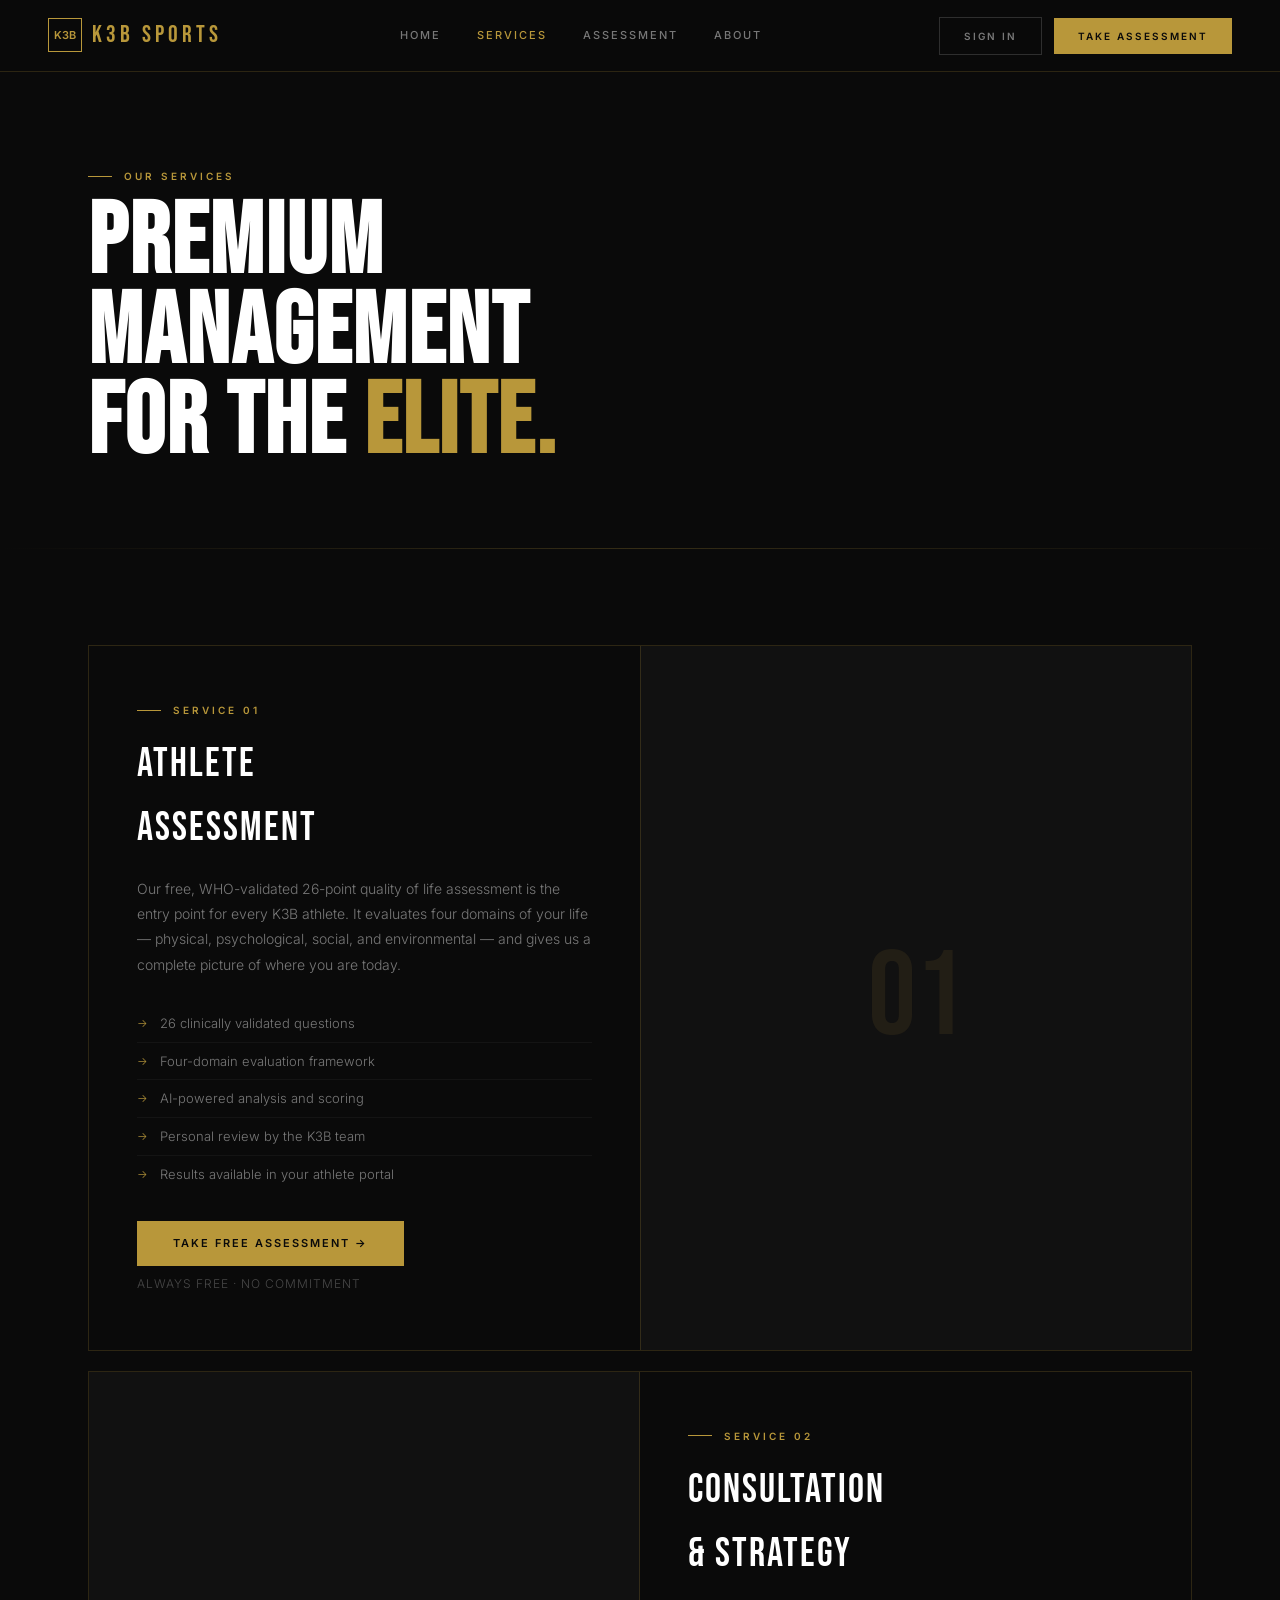
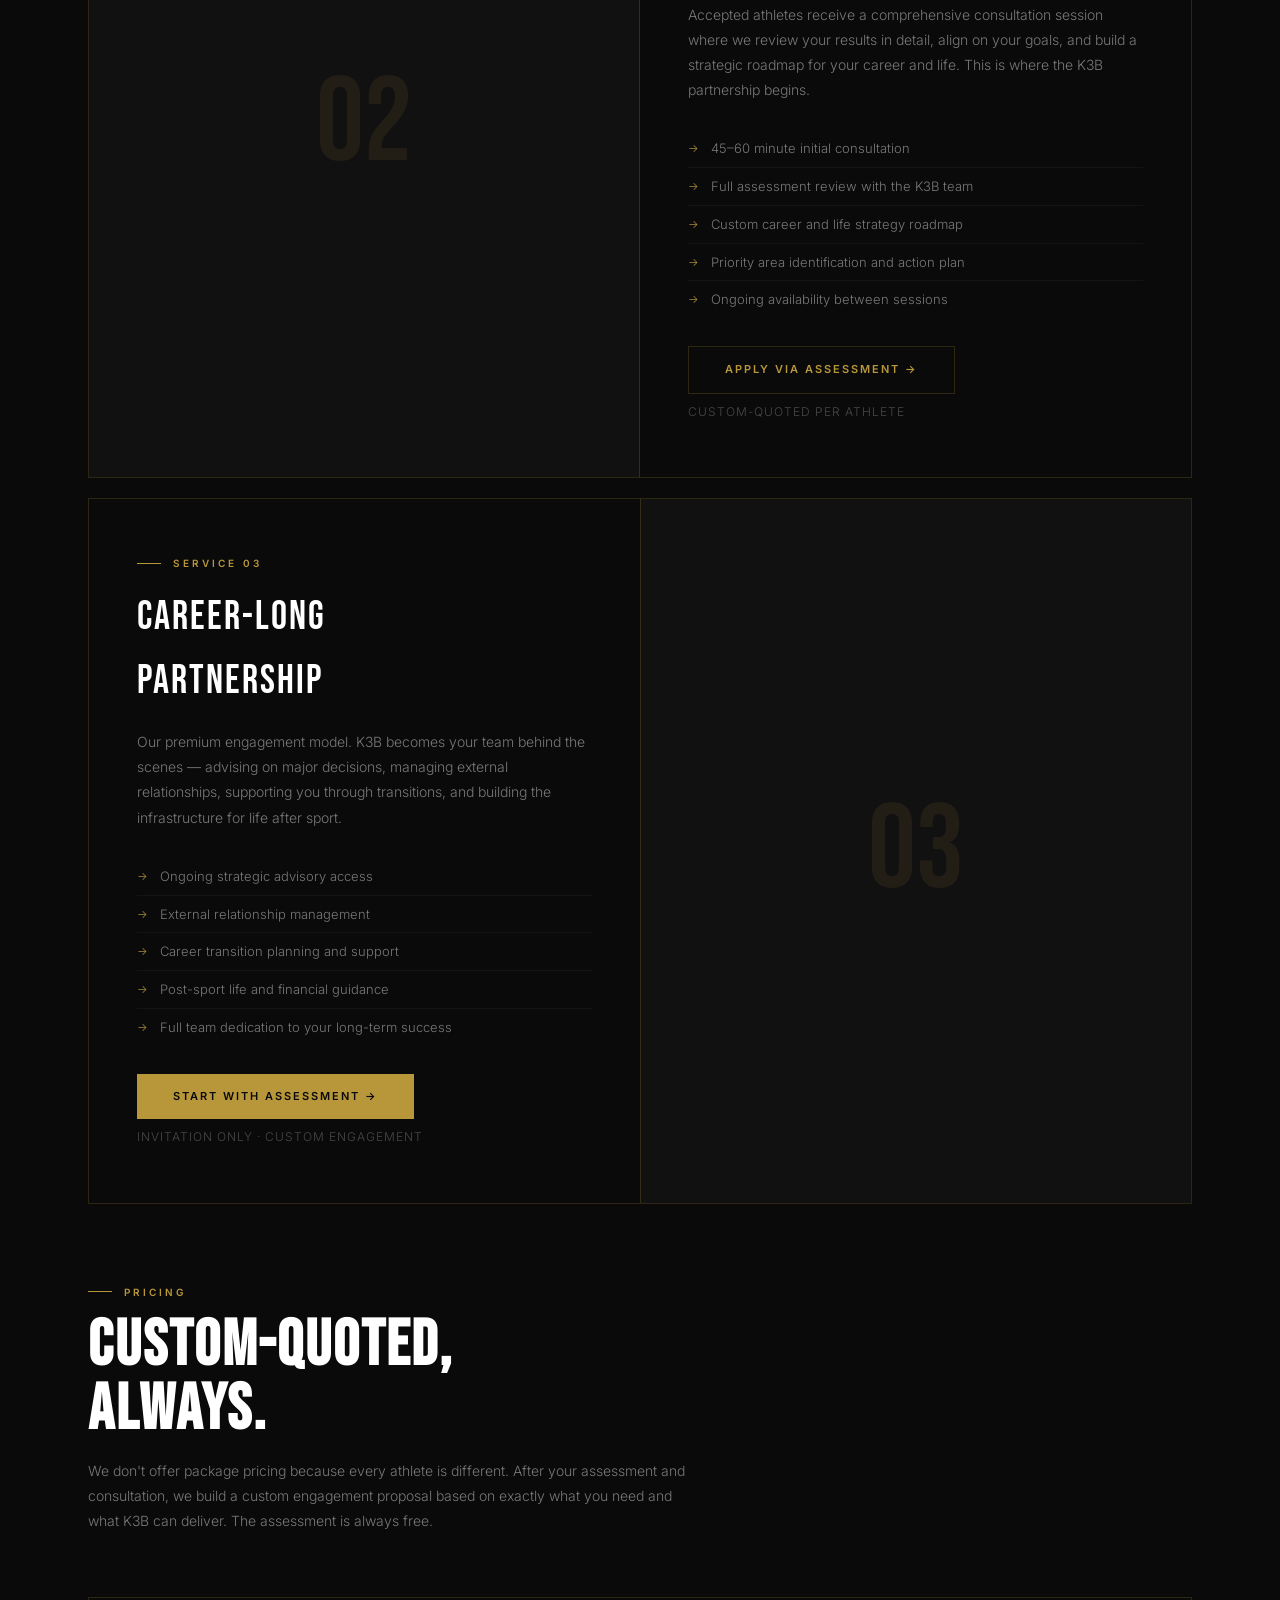
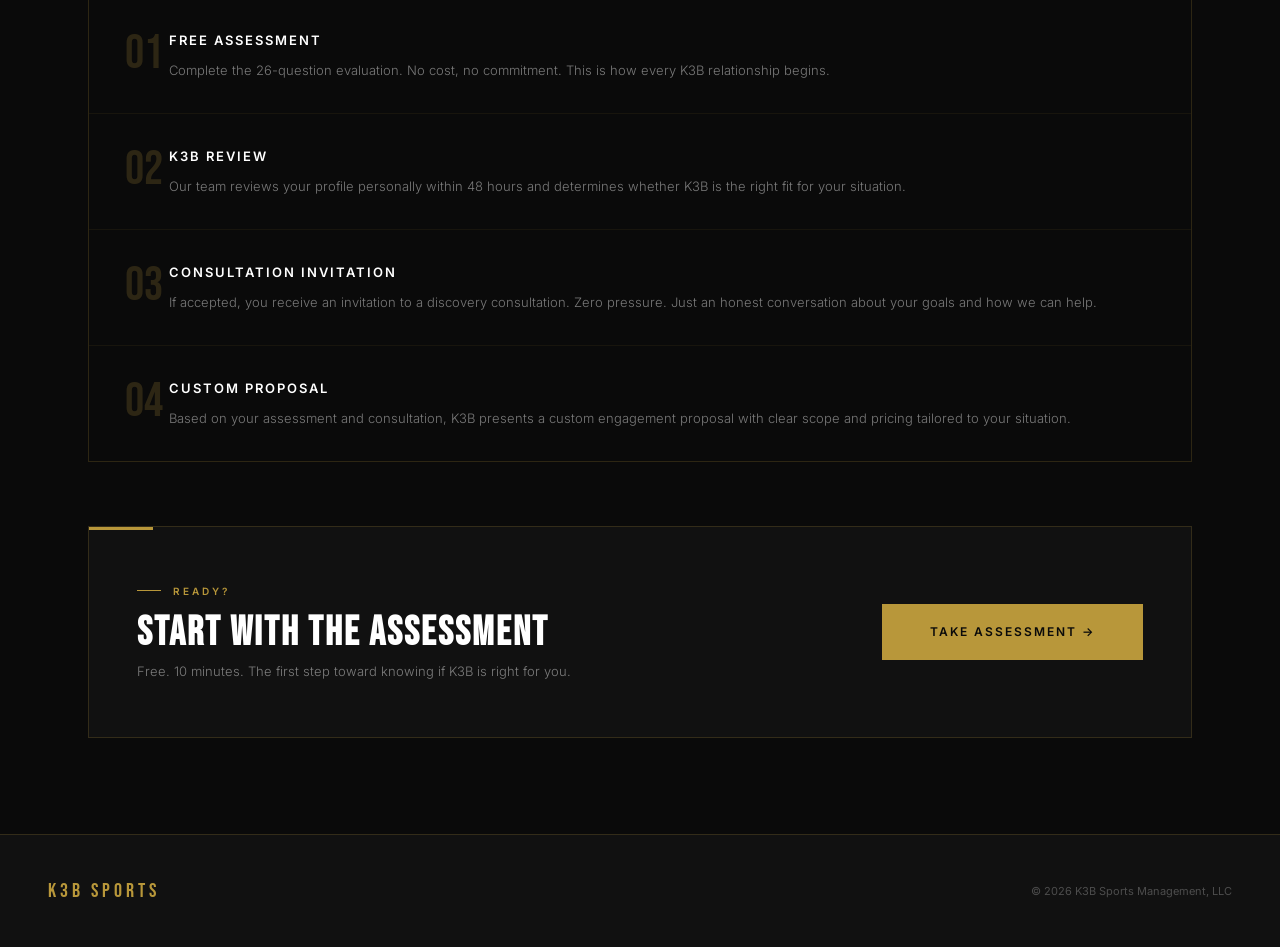
==== pages/services.html @ ee25e4c5 "Add website files" ====
<!DOCTYPE html>
<html lang="en">
<head>
  <meta charset="UTF-8">
  <meta name="viewport" content="width=device-width, initial-scale=1.0">
  <title>Services — K3B Sports Management</title>
  <link rel="stylesheet" href="/css/global.css">
  <style>
    .services-hero { padding: 96px 0 80px; }
    .services-hero h1 { font-family:var(--font-display); font-size:clamp(56px,8vw,100px); letter-spacing:2px; line-height:0.9; }
    .services-hero h1 em { color:var(--gold); font-style:normal; }
    .service-row {
      display:grid; grid-template-columns:1fr 1fr; gap:0;
      border:1px solid var(--border-gold); margin-bottom:20px;
    }
    .service-content { padding:56px 48px; }
    .service-visual {
      background:var(--dark); border-left:1px solid var(--border-gold);
      display:flex; align-items:center; justify-content:center;
      padding:48px;
    }
    .service-big-num {
      font-family:var(--font-display); font-size:120px;
      color:rgba(184,151,58,0.1); line-height:1;
    }
    .service-title {
      font-family:var(--font-display); font-size:40px; letter-spacing:2px;
      color:var(--text); margin-bottom:16px;
    }
    .service-desc {
      font-size:14px; font-weight:300; color:var(--text-muted);
      line-height:1.8; margin-bottom:28px;
    }
    .feature-list { list-style:none; margin-bottom:28px; }
    .feature-list li {
      display:flex; align-items:flex-start; gap:12px;
      font-size:13px; color:var(--text-muted); padding:8px 0;
      border-bottom:1px solid rgba(255,255,255,0.04); font-weight:300;
    }
    .feature-list li:last-child { border-bottom:none; }
    .feature-list li::before { content:'→'; color:var(--gold); font-size:11px; margin-top:2px; flex-shrink:0; }
    .pricing-note {
      font-size:12px; color:var(--text-dim); letter-spacing:1px;
      text-transform:uppercase; margin-top:8px;
    }
    .process-timeline {
      display:flex; flex-direction:column; gap:0;
      border:1px solid var(--border-gold); margin-top:64px;
    }
    .timeline-row {
      display:grid; grid-template-columns:80px 1fr;
      border-bottom:1px solid rgba(184,151,58,0.08);
      padding:32px 36px 32px 0;
    }
    .timeline-row:last-child { border-bottom:none; }
    .timeline-num {
      font-family:var(--font-display); font-size:48px;
      color:rgba(184,151,58,0.2); line-height:1; padding-left:36px;
    }
    .timeline-content-title {
      font-size:13px; font-weight:600; letter-spacing:2px;
      text-transform:uppercase; color:var(--text); margin-bottom:8px;
    }
    .timeline-content-desc {
      font-size:13px; font-weight:300; color:var(--text-muted); line-height:1.7;
    }
    .cta-row {
      background:var(--dark); border:1px solid var(--border-gold);
      padding:56px 48px; margin-top:64px;
      display:flex; align-items:center; justify-content:space-between;
      position:relative;
    }
    .cta-row::before {
      content:''; position:absolute; top:0; left:0;
      width:64px; height:3px; background:var(--gold);
    }
  </style>
</head>
<body>
<nav class="nav">
  <a href="/index.html" class="nav-logo"><div class="nav-logo-mark">K3B</div>K3B SPORTS</a>
  <div class="nav-links">
    <a href="/index.html">Home</a>
    <a href="/pages/services.html" class="active">Services</a>
    <a href="/pages/assessment.html">Assessment</a>
    <a href="/pages/about.html">About</a>
  </div>
  <div class="nav-actions" id="navActions">
    <a href="/athlete/login.html" class="btn btn-outline btn-sm">Sign In</a>
    <a href="/pages/assessment.html" class="btn btn-gold btn-sm">Take Assessment</a>
  </div>
</nav>

<section class="services-hero">
  <div class="container">
    <div class="section-tag">Our Services</div>
    <h1>Premium<br>Management<br>for the <em>Elite.</em></h1>
  </div>
</section>

<div class="divider-gold"></div>

<section class="section">
  <div class="container">
    <div class="service-row">
      <div class="service-content">
        <div class="section-tag">Service 01</div>
        <div class="service-title">Athlete<br>Assessment</div>
        <p class="service-desc">Our free, WHO-validated 26-point quality of life assessment is the entry point for every K3B athlete. It evaluates four domains of your life — physical, psychological, social, and environmental — and gives us a complete picture of where you are today.</p>
        <ul class="feature-list">
          <li>26 clinically validated questions</li>
          <li>Four-domain evaluation framework</li>
          <li>AI-powered analysis and scoring</li>
          <li>Personal review by the K3B team</li>
          <li>Results available in your athlete portal</li>
        </ul>
        <a href="/pages/assessment.html" class="btn btn-gold">Take Free Assessment →</a>
        <p class="pricing-note">Always free · No commitment</p>
      </div>
      <div class="service-visual"><div class="service-big-num">01</div></div>
    </div>

    <div class="service-row">
      <div class="service-visual" style="border-left:none; border-right:1px solid var(--border-gold);">
        <div class="service-big-num">02</div>
      </div>
      <div class="service-content">
        <div class="section-tag">Service 02</div>
        <div class="service-title">Consultation<br>& Strategy</div>
        <p class="service-desc">Accepted athletes receive a comprehensive consultation session where we review your results in detail, align on your goals, and build a strategic roadmap for your career and life. This is where the K3B partnership begins.</p>
        <ul class="feature-list">
          <li>45–60 minute initial consultation</li>
          <li>Full assessment review with the K3B team</li>
          <li>Custom career and life strategy roadmap</li>
          <li>Priority area identification and action plan</li>
          <li>Ongoing availability between sessions</li>
        </ul>
        <a href="/pages/assessment.html" class="btn btn-ghost">Apply via Assessment →</a>
        <p class="pricing-note">Custom-quoted per athlete</p>
      </div>
    </div>

    <div class="service-row">
      <div class="service-content">
        <div class="section-tag">Service 03</div>
        <div class="service-title">Career-Long<br>Partnership</div>
        <p class="service-desc">Our premium engagement model. K3B becomes your team behind the scenes — advising on major decisions, managing external relationships, supporting you through transitions, and building the infrastructure for life after sport.</p>
        <ul class="feature-list">
          <li>Ongoing strategic advisory access</li>
          <li>External relationship management</li>
          <li>Career transition planning and support</li>
          <li>Post-sport life and financial guidance</li>
          <li>Full team dedication to your long-term success</li>
        </ul>
        <a href="/pages/assessment.html" class="btn btn-gold">Start with Assessment →</a>
        <p class="pricing-note">Invitation only · Custom engagement</p>
      </div>
      <div class="service-visual"><div class="service-big-num">03</div></div>
    </div>

    <div class="section-tag" style="margin-top:80px;">Pricing</div>
    <h2 class="section-title">Custom-Quoted,<br>Always.</h2>
    <p class="section-desc" style="max-width:600px;">We don't offer package pricing because every athlete is different. After your assessment and consultation, we build a custom engagement proposal based on exactly what you need and what K3B can deliver. The assessment is always free.</p>

    <div class="process-timeline">
      <div class="timeline-row">
        <div class="timeline-num">01</div>
        <div>
          <div class="timeline-content-title">Free Assessment</div>
          <p class="timeline-content-desc">Complete the 26-question evaluation. No cost, no commitment. This is how every K3B relationship begins.</p>
        </div>
      </div>
      <div class="timeline-row">
        <div class="timeline-num">02</div>
        <div>
          <div class="timeline-content-title">K3B Review</div>
          <p class="timeline-content-desc">Our team reviews your profile personally within 48 hours and determines whether K3B is the right fit for your situation.</p>
        </div>
      </div>
      <div class="timeline-row">
        <div class="timeline-num">03</div>
        <div>
          <div class="timeline-content-title">Consultation Invitation</div>
          <p class="timeline-content-desc">If accepted, you receive an invitation to a discovery consultation. Zero pressure. Just an honest conversation about your goals and how we can help.</p>
        </div>
      </div>
      <div class="timeline-row">
        <div class="timeline-num">04</div>
        <div>
          <div class="timeline-content-title">Custom Proposal</div>
          <p class="timeline-content-desc">Based on your assessment and consultation, K3B presents a custom engagement proposal with clear scope and pricing tailored to your situation.</p>
        </div>
      </div>
    </div>

    <div class="cta-row">
      <div>
        <div class="section-tag">Ready?</div>
        <h3 style="font-family:var(--font-display); font-size:40px; letter-spacing:2px; margin-bottom:8px;">Start with the Assessment</h3>
        <p style="font-size:13px; color:var(--text-muted);">Free. 10 minutes. The first step toward knowing if K3B is right for you.</p>
      </div>
      <a href="/pages/assessment.html" class="btn btn-gold btn-lg">Take Assessment →</a>
    </div>
  </div>
</section>

<footer style="background:var(--dark); padding:40px 48px; border-top:1px solid var(--border-gold); display:flex; justify-content:space-between; align-items:center;">
  <a href="/index.html" style="font-family:var(--font-display); font-size:20px; letter-spacing:4px; color:var(--gold);">K3B Sports</a>
  <span style="font-size:11px; color:var(--text-dim);">© 2026 K3B Sports Management, LLC</span>
</footer>

<script src="/js/k3b.js"></script>
<script>
  const user = K3B.auth.getUser();
  if (user) {
    document.getElementById('navActions').innerHTML = `
      <a href="/athlete/portal.html" class="btn btn-outline btn-sm">My Portal</a>
    `;
  }
</script>
</body>
</html>
---- css/global.css ----
@import url('https://fonts.googleapis.com/css2?family=Bebas+Neue&family=Inter:wght@300;400;500;600&display=swap');

*, *::before, *::after { margin: 0; padding: 0; box-sizing: border-box; }

:root {
  --gold: #B8973A;
  --gold-light: #D4AF55;
  --gold-pale: #E8D080;
  --gold-dim: rgba(184,151,58,0.15);
  --black: #0A0A0A;
  --dark: #111111;
  --dark2: #171717;
  --dark3: #1E1E1E;
  --border: rgba(255,255,255,0.07);
  --border-gold: rgba(184,151,58,0.2);
  --text: #FFFFFF;
  --text-muted: rgba(255,255,255,0.45);
  --text-dim: rgba(255,255,255,0.25);
  --success: #4CAF50;
  --warning: #FF9800;
  --danger: #F44336;
  --font-display: 'Bebas Neue', sans-serif;
  --font-body: 'Inter', sans-serif;
  --radius: 2px;
  --transition: 0.2s ease;
}

html { scroll-behavior: smooth; }

body {
  background: var(--black);
  color: var(--text);
  font-family: var(--font-body);
  font-size: 15px;
  line-height: 1.6;
  -webkit-font-smoothing: antialiased;
  overflow-x: hidden;
}

/* ── Typography ── */
h1, h2, h3, h4 { font-family: var(--font-display); letter-spacing: 2px; line-height: 1; }
p { font-weight: 300; }
a { text-decoration: none; color: inherit; }

.display { font-family: var(--font-display); }
.gold { color: var(--gold); }
.muted { color: var(--text-muted); }
.dim { color: var(--text-dim); }
.uppercase { text-transform: uppercase; letter-spacing: 2px; }

/* ── Layout ── */
.container { max-width: 1200px; margin: 0 auto; padding: 0 48px; }
.container-sm { max-width: 800px; margin: 0 auto; padding: 0 48px; }
.section { padding: 96px 0; }
.section-sm { padding: 64px 0; }

/* ── Section Headers ── */
.section-tag {
  font-size: 10px; font-weight: 600; letter-spacing: 3px;
  text-transform: uppercase; color: var(--gold);
  display: flex; align-items: center; gap: 12px;
  margin-bottom: 14px;
}
.section-tag::before {
  content: ''; display: block;
  width: 24px; height: 1px; background: var(--gold);
}
.section-title {
  font-family: var(--font-display);
  font-size: clamp(40px, 5vw, 68px);
  letter-spacing: 2px; color: var(--text);
  margin-bottom: 16px;
}
.section-desc {
  font-size: 14px; font-weight: 300; color: var(--text-muted);
  line-height: 1.8; max-width: 520px;
}

/* ── Buttons ── */
.btn {
  display: inline-flex; align-items: center; gap: 8px;
  font-family: var(--font-body); font-weight: 600;
  font-size: 11px; letter-spacing: 2px; text-transform: uppercase;
  padding: 14px 36px; cursor: pointer; border: none;
  transition: all var(--transition); text-decoration: none;
}
.btn-gold {
  background: var(--gold); color: var(--black);
}
.btn-gold:hover { background: var(--gold-light); transform: translateY(-1px); }

.btn-outline {
  background: transparent; color: var(--text-muted);
  border: 1px solid rgba(255,255,255,0.15);
}
.btn-outline:hover { border-color: var(--gold); color: var(--gold); }

.btn-ghost {
  background: transparent; color: var(--gold);
  border: 1px solid var(--border-gold);
}
.btn-ghost:hover { background: var(--gold-dim); }

.btn-full { width: 100%; justify-content: center; }
.btn-lg { padding: 18px 48px; font-size: 12px; }
.btn-sm { padding: 10px 24px; font-size: 10px; }

/* ── Cards ── */
.card {
  background: var(--dark);
  border: 1px solid var(--border);
  padding: 32px;
}
.card-gold {
  background: var(--dark);
  border: 1px solid var(--border-gold);
  padding: 40px;
  position: relative;
}
.card-gold::before {
  content: ''; position: absolute; top: 0; left: 0;
  width: 48px; height: 3px; background: var(--gold);
}

/* ── Badges ── */
.badge {
  display: inline-flex; align-items: center; gap: 6px;
  font-size: 10px; font-weight: 600; letter-spacing: 2px;
  text-transform: uppercase; padding: 5px 12px;
  border: 1px solid;
}
.badge-gold { color: var(--gold); border-color: var(--border-gold); background: var(--gold-dim); }
.badge-success { color: var(--success); border-color: rgba(76,175,80,0.3); background: rgba(76,175,80,0.08); }
.badge-warning { color: var(--warning); border-color: rgba(255,152,0,0.3); background: rgba(255,152,0,0.08); }
.badge-danger { color: var(--danger); border-color: rgba(244,67,54,0.3); background: rgba(244,67,54,0.08); }
.badge-neutral { color: var(--text-muted); border-color: var(--border); background: rgba(255,255,255,0.04); }

/* ── Forms ── */
.form-group { margin-bottom: 20px; }
.form-label {
  display: block; font-size: 10px; font-weight: 600;
  letter-spacing: 2px; text-transform: uppercase;
  color: var(--text-dim); margin-bottom: 8px;
}
.form-input, .form-select, .form-textarea {
  width: 100%; background: var(--dark2);
  border: 1px solid var(--border); color: var(--text);
  font-family: var(--font-body); font-size: 14px; font-weight: 300;
  padding: 13px 16px; outline: none;
  transition: border-color var(--transition);
  border-radius: var(--radius);
}
.form-input:focus, .form-select:focus, .form-textarea:focus {
  border-color: var(--gold);
}
.form-input::placeholder, .form-textarea::placeholder {
  color: rgba(255,255,255,0.18);
}
.form-select { appearance: none; cursor: pointer; }
.form-select option { background: var(--dark2); }
.form-textarea { resize: vertical; min-height: 100px; line-height: 1.6; }
.form-row { display: grid; grid-template-columns: 1fr 1fr; gap: 16px; }
.form-error {
  font-size: 11px; color: var(--danger);
  margin-top: 6px; display: none;
}
.form-error.show { display: block; }

/* ── Nav ── */
.nav {
  position: sticky; top: 0; z-index: 200;
  display: flex; align-items: center; justify-content: space-between;
  height: 72px; padding: 0 48px;
  background: rgba(10,10,10,0.96);
  backdrop-filter: blur(12px);
  border-bottom: 1px solid var(--border-gold);
}
.nav-logo {
  font-family: var(--font-display); font-size: 24px;
  letter-spacing: 4px; color: var(--gold);
  display: flex; align-items: center; gap: 10px;
}
.nav-logo-mark {
  width: 34px; height: 34px;
  border: 1.5px solid var(--gold);
  display: flex; align-items: center; justify-content: center;
  font-family: var(--font-body); font-size: 11px;
  font-weight: 600; letter-spacing: 0; color: var(--gold);
}
.nav-links { display: flex; align-items: center; gap: 36px; }
.nav-links a {
  font-size: 11px; font-weight: 500; letter-spacing: 2px;
  text-transform: uppercase; color: var(--text-muted);
  transition: color var(--transition);
}
.nav-links a:hover, .nav-links a.active { color: var(--gold); }
.nav-actions { display: flex; align-items: center; gap: 12px; }

/* ── Dividers ── */
.divider { height: 1px; background: var(--border); margin: 0; }
.divider-gold {
  height: 1px;
  background: linear-gradient(90deg, transparent, var(--gold), transparent);
  opacity: 0.25;
}

/* ── Marquee ── */
.marquee-bar { background: var(--gold); padding: 13px 0; overflow: hidden; white-space: nowrap; }
.marquee-inner {
  display: inline-block;
  animation: marquee 25s linear infinite;
  font-size: 10px; font-weight: 700; letter-spacing: 3px;
  text-transform: uppercase; color: var(--black);
}
@keyframes marquee { 0% { transform: translateX(0); } 100% { transform: translateX(-50%); } }

/* ── Misc ── */
.gold-line { width: 32px; height: 2px; background: var(--gold); }
.overlay-dark { background: rgba(0,0,0,0.6); }

/* ── Responsive ── */
@media (max-width: 768px) {
  .container, .container-sm { padding: 0 24px; }
  .nav { padding: 0 24px; }
  .nav-links { display: none; }
  .form-row { grid-template-columns: 1fr; }
  .section { padding: 64px 0; }
}

/* ── Scrollbar ── */
::-webkit-scrollbar { width: 6px; }
::-webkit-scrollbar-track { background: var(--black); }
::-webkit-scrollbar-thumb { background: rgba(184,151,58,0.3); border-radius: 3px; }
::-webkit-scrollbar-thumb:hover { background: var(--gold); }

/* ── Loading spinner ── */
.spinner {
  width: 40px; height: 40px;
  border: 2px solid rgba(184,151,58,0.15);
  border-top-color: var(--gold);
  border-radius: 50%;
  animation: spin 0.9s linear infinite;
}
@keyframes spin { to { transform: rotate(360deg); } }

/* ── Page transitions ── */
.page-enter { animation: fadeUp 0.4s ease forwards; }
@keyframes fadeUp {
  from { opacity: 0; transform: translateY(16px); }
  to { opacity: 1; transform: translateY(0); }
}
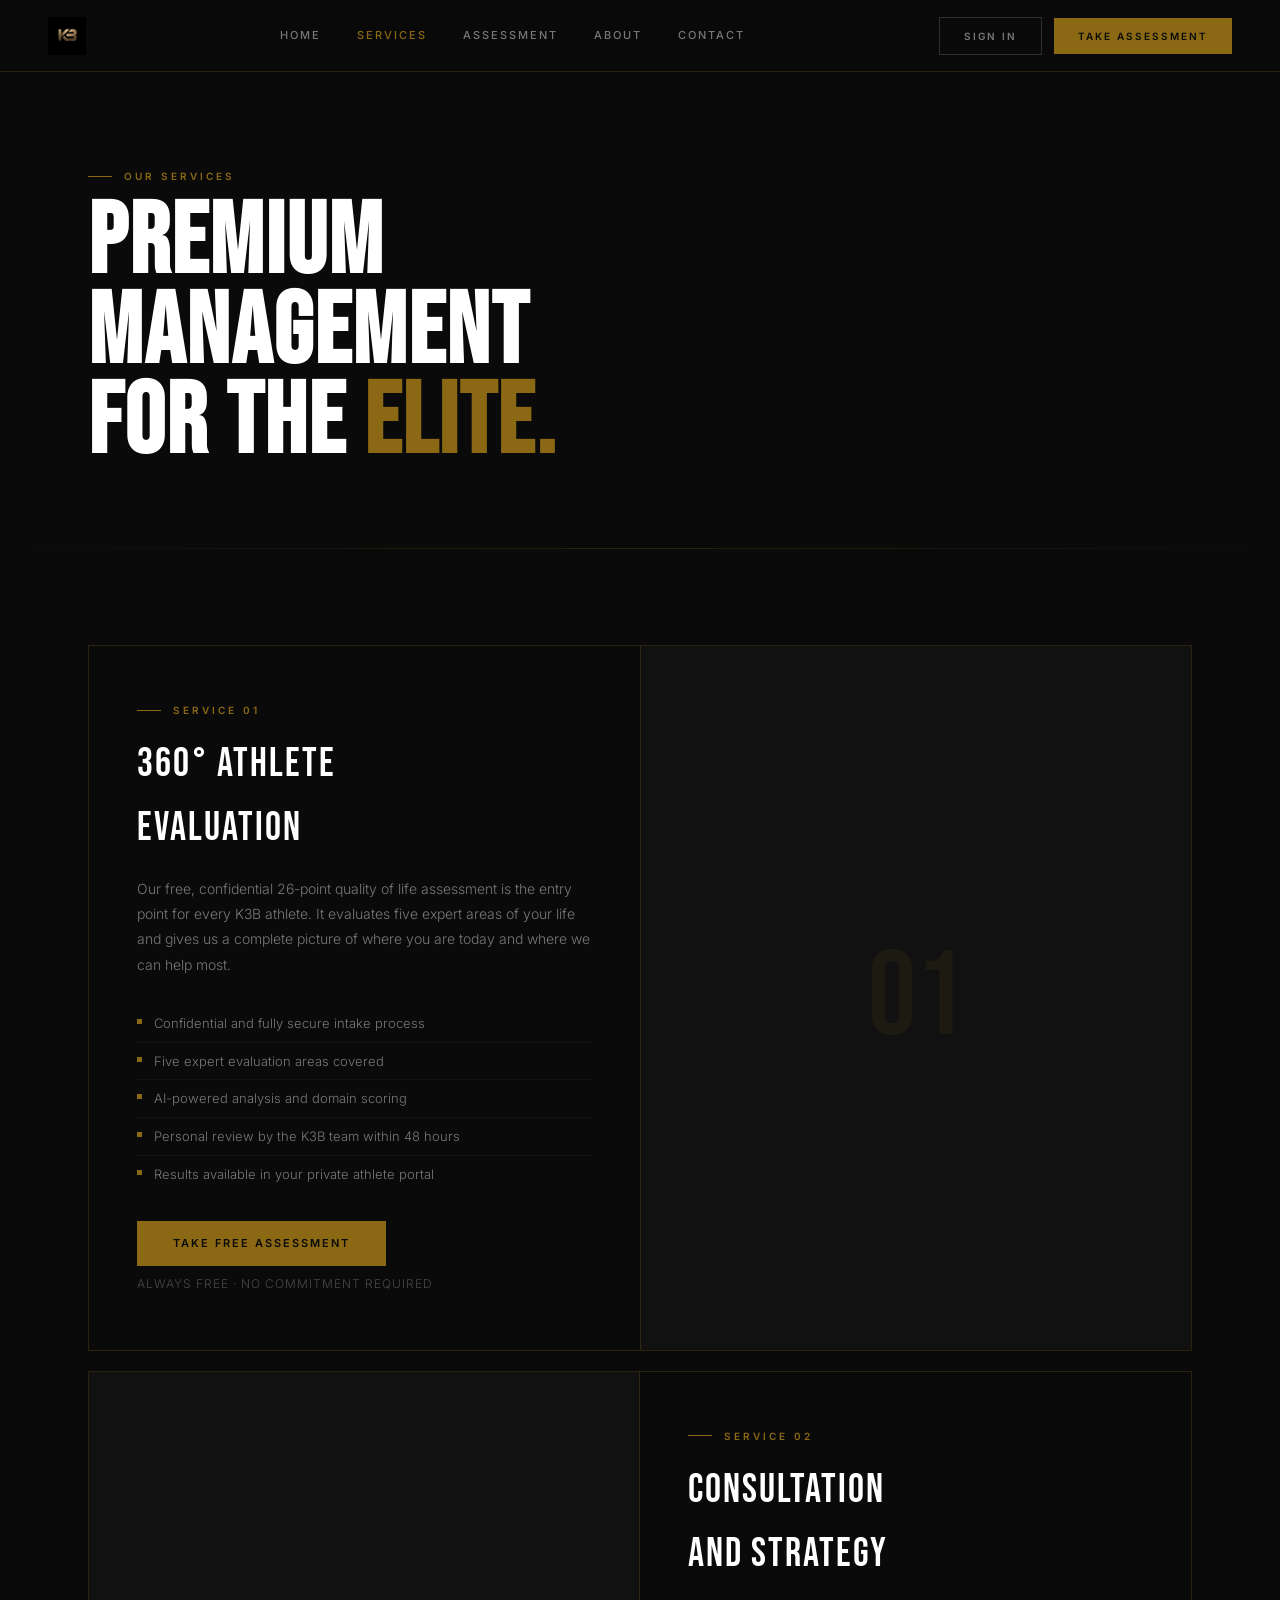
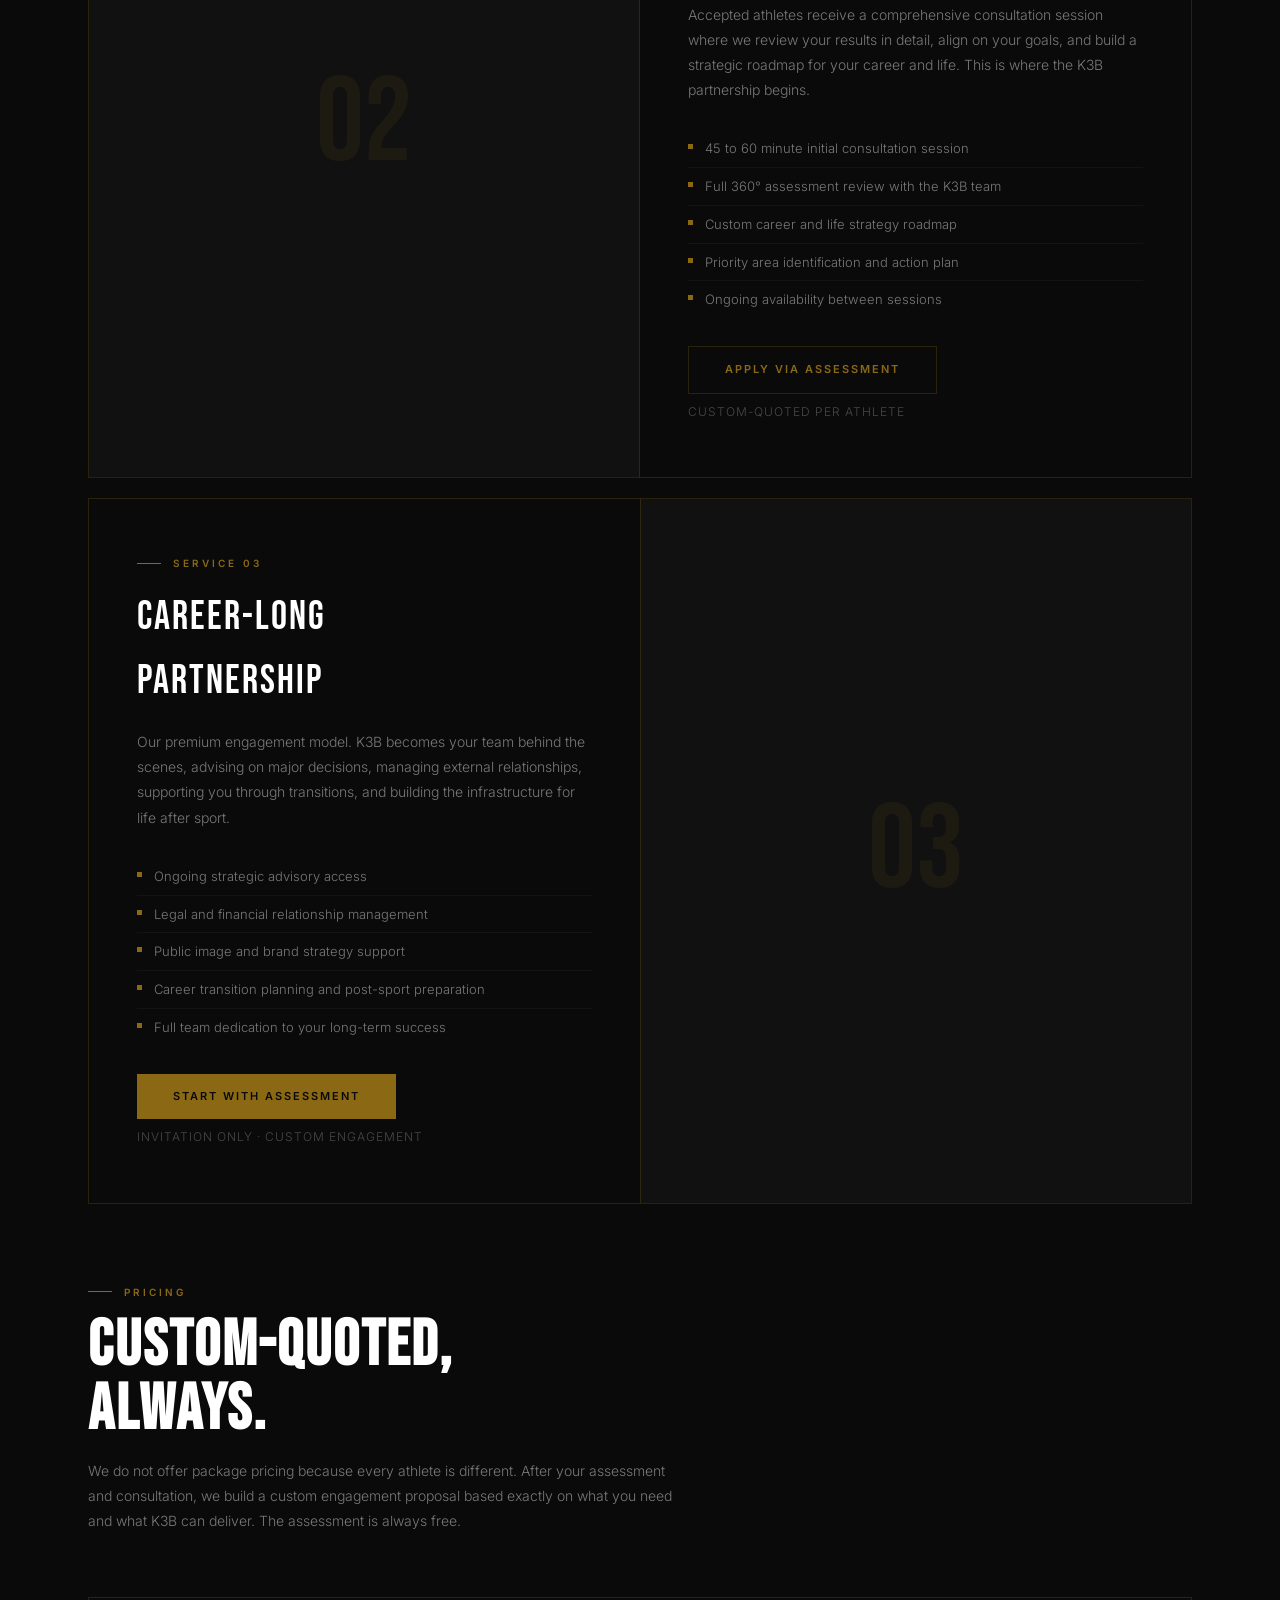
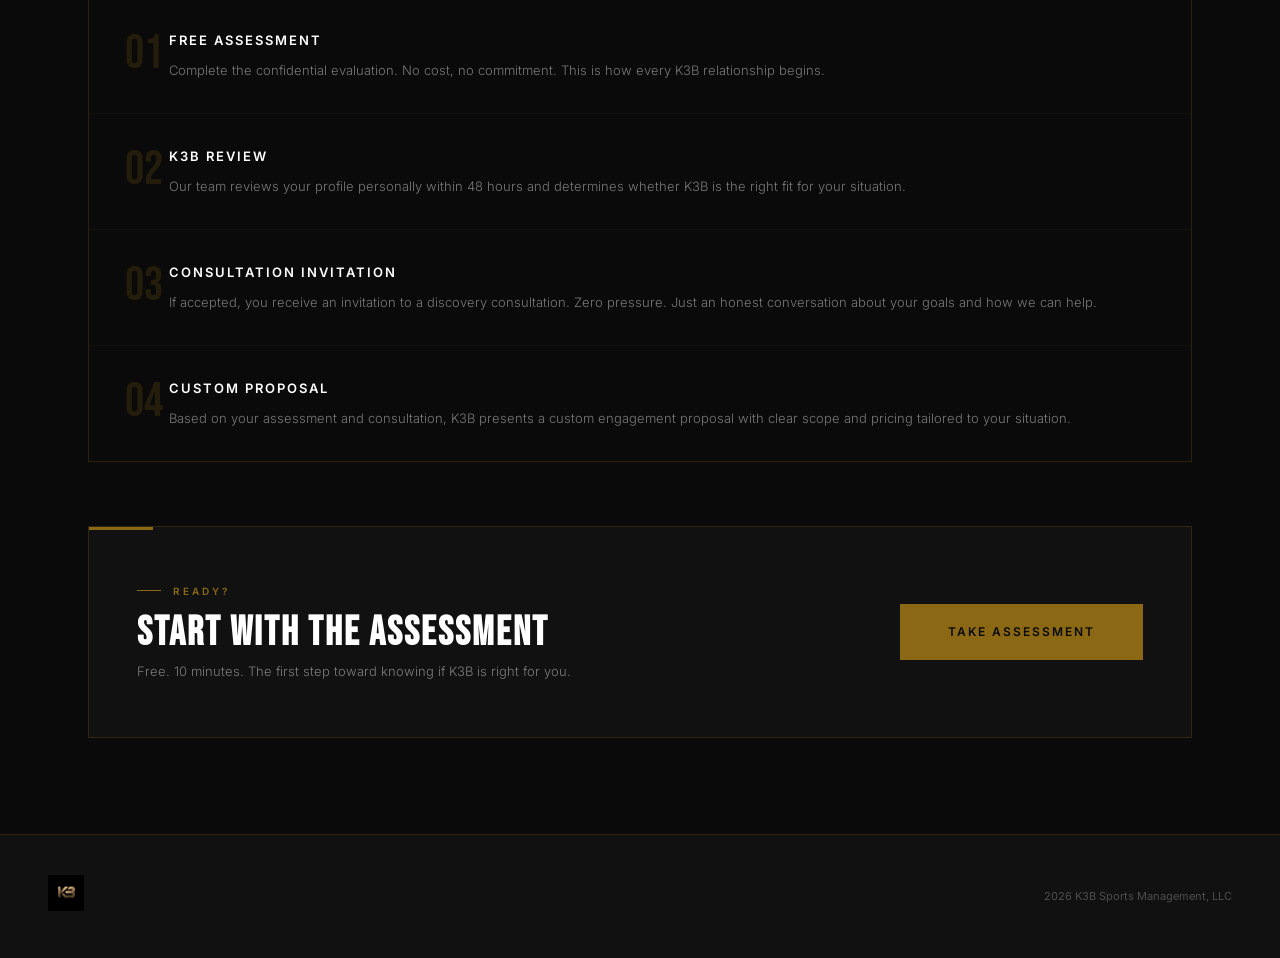
==== commit f486016b: "Update services.html" ====
--- a/pages/services.html
+++ b/pages/services.html
@@ -6,84 +6,43 @@
   <title>Services — K3B Sports Management</title>
   <link rel="stylesheet" href="/css/global.css">
   <style>
+    :root { --gold: #8B6914; --gold-light: #A07D1C; --gold-pale: #C4A44A; --border-gold: rgba(139,105,20,0.25); --gold-dim: rgba(139,105,20,0.1); }
     .services-hero { padding: 96px 0 80px; }
     .services-hero h1 { font-family:var(--font-display); font-size:clamp(56px,8vw,100px); letter-spacing:2px; line-height:0.9; }
     .services-hero h1 em { color:var(--gold); font-style:normal; }
-    .service-row {
-      display:grid; grid-template-columns:1fr 1fr; gap:0;
-      border:1px solid var(--border-gold); margin-bottom:20px;
-    }
+    .service-row { display:grid; grid-template-columns:1fr 1fr; gap:0; border:1px solid var(--border-gold); margin-bottom:20px; }
     .service-content { padding:56px 48px; }
-    .service-visual {
-      background:var(--dark); border-left:1px solid var(--border-gold);
-      display:flex; align-items:center; justify-content:center;
-      padding:48px;
-    }
-    .service-big-num {
-      font-family:var(--font-display); font-size:120px;
-      color:rgba(184,151,58,0.1); line-height:1;
-    }
-    .service-title {
-      font-family:var(--font-display); font-size:40px; letter-spacing:2px;
-      color:var(--text); margin-bottom:16px;
-    }
-    .service-desc {
-      font-size:14px; font-weight:300; color:var(--text-muted);
-      line-height:1.8; margin-bottom:28px;
-    }
+    .service-visual { background:var(--dark); border-left:1px solid var(--border-gold); display:flex; align-items:center; justify-content:center; padding:48px; }
+    .service-big-num { font-family:var(--font-display); font-size:120px; color:rgba(139,105,20,0.1); line-height:1; }
+    .service-title { font-family:var(--font-display); font-size:40px; letter-spacing:2px; color:var(--text); margin-bottom:16px; }
+    .service-desc { font-size:14px; font-weight:300; color:var(--text-muted); line-height:1.8; margin-bottom:28px; }
     .feature-list { list-style:none; margin-bottom:28px; }
-    .feature-list li {
-      display:flex; align-items:flex-start; gap:12px;
-      font-size:13px; color:var(--text-muted); padding:8px 0;
-      border-bottom:1px solid rgba(255,255,255,0.04); font-weight:300;
-    }
+    .feature-list li { display:flex; align-items:flex-start; gap:12px; font-size:13px; color:var(--text-muted); padding:8px 0; border-bottom:1px solid rgba(255,255,255,0.04); font-weight:300; }
     .feature-list li:last-child { border-bottom:none; }
-    .feature-list li::before { content:'→'; color:var(--gold); font-size:11px; margin-top:2px; flex-shrink:0; }
-    .pricing-note {
-      font-size:12px; color:var(--text-dim); letter-spacing:1px;
-      text-transform:uppercase; margin-top:8px;
-    }
-    .process-timeline {
-      display:flex; flex-direction:column; gap:0;
-      border:1px solid var(--border-gold); margin-top:64px;
-    }
-    .timeline-row {
-      display:grid; grid-template-columns:80px 1fr;
-      border-bottom:1px solid rgba(184,151,58,0.08);
-      padding:32px 36px 32px 0;
-    }
+    .feature-list li::before { content:''; width:5px; height:5px; background:var(--gold); flex-shrink:0; margin-top:6px; }
+    .pricing-note { font-size:12px; color:var(--text-dim); letter-spacing:1px; text-transform:uppercase; margin-top:8px; }
+    .process-timeline { display:flex; flex-direction:column; gap:0; border:1px solid var(--border-gold); margin-top:64px; }
+    .timeline-row { display:grid; grid-template-columns:80px 1fr; border-bottom:1px solid rgba(139,105,20,0.08); padding:32px 36px 32px 0; }
     .timeline-row:last-child { border-bottom:none; }
-    .timeline-num {
-      font-family:var(--font-display); font-size:48px;
-      color:rgba(184,151,58,0.2); line-height:1; padding-left:36px;
-    }
-    .timeline-content-title {
-      font-size:13px; font-weight:600; letter-spacing:2px;
-      text-transform:uppercase; color:var(--text); margin-bottom:8px;
-    }
-    .timeline-content-desc {
-      font-size:13px; font-weight:300; color:var(--text-muted); line-height:1.7;
-    }
-    .cta-row {
-      background:var(--dark); border:1px solid var(--border-gold);
-      padding:56px 48px; margin-top:64px;
-      display:flex; align-items:center; justify-content:space-between;
-      position:relative;
-    }
-    .cta-row::before {
-      content:''; position:absolute; top:0; left:0;
-      width:64px; height:3px; background:var(--gold);
-    }
+    .timeline-num { font-family:var(--font-display); font-size:48px; color:rgba(139,105,20,0.2); line-height:1; padding-left:36px; }
+    .timeline-content-title { font-size:13px; font-weight:600; letter-spacing:2px; text-transform:uppercase; color:var(--text); margin-bottom:8px; }
+    .timeline-content-desc { font-size:13px; font-weight:300; color:var(--text-muted); line-height:1.7; }
+    .cta-row { background:var(--dark); border:1px solid var(--border-gold); padding:56px 48px; margin-top:64px; display:flex; align-items:center; justify-content:space-between; position:relative; }
+    .cta-row::before { content:''; position:absolute; top:0; left:0; width:64px; height:3px; background:var(--gold); }
   </style>
 </head>
 <body>
+
 <nav class="nav">
-  <a href="/index.html" class="nav-logo"><div class="nav-logo-mark">K3B</div>K3B SPORTS</a>
+  <a href="/index.html" class="nav-logo">
+    <img src="/K3B LOGO OFFICIAL.png" alt="K3B Sports" style="height:38px; width:auto;">
+  </a>
   <div class="nav-links">
     <a href="/index.html">Home</a>
     <a href="/pages/services.html" class="active">Services</a>
     <a href="/pages/assessment.html">Assessment</a>
     <a href="/pages/about.html">About</a>
+    <a href="/pages/contact.html">Contact</a>
   </div>
   <div class="nav-actions" id="navActions">
     <a href="/athlete/login.html" class="btn btn-outline btn-sm">Sign In</a>
@@ -102,20 +61,21 @@
 
 <section class="section">
   <div class="container">
+
     <div class="service-row">
       <div class="service-content">
         <div class="section-tag">Service 01</div>
-        <div class="service-title">Athlete<br>Assessment</div>
-        <p class="service-desc">Our free, WHO-validated 26-point quality of life assessment is the entry point for every K3B athlete. It evaluates four domains of your life — physical, psychological, social, and environmental — and gives us a complete picture of where you are today.</p>
+        <div class="service-title">360° Athlete<br>Evaluation</div>
+        <p class="service-desc">Our free, confidential 26-point quality of life assessment is the entry point for every K3B athlete. It evaluates five expert areas of your life and gives us a complete picture of where you are today and where we can help most.</p>
         <ul class="feature-list">
-          <li>26 clinically validated questions</li>
-          <li>Four-domain evaluation framework</li>
-          <li>AI-powered analysis and scoring</li>
-          <li>Personal review by the K3B team</li>
-          <li>Results available in your athlete portal</li>
+          <li>Confidential and fully secure intake process</li>
+          <li>Five expert evaluation areas covered</li>
+          <li>AI-powered analysis and domain scoring</li>
+          <li>Personal review by the K3B team within 48 hours</li>
+          <li>Results available in your private athlete portal</li>
         </ul>
-        <a href="/pages/assessment.html" class="btn btn-gold">Take Free Assessment →</a>
-        <p class="pricing-note">Always free · No commitment</p>
+        <a href="/pages/assessment.html" class="btn btn-gold">Take Free Assessment</a>
+        <p class="pricing-note">Always free · No commitment required</p>
       </div>
       <div class="service-visual"><div class="service-big-num">01</div></div>
     </div>
@@ -126,16 +86,16 @@
       </div>
       <div class="service-content">
         <div class="section-tag">Service 02</div>
-        <div class="service-title">Consultation<br>& Strategy</div>
+        <div class="service-title">Consultation<br>and Strategy</div>
         <p class="service-desc">Accepted athletes receive a comprehensive consultation session where we review your results in detail, align on your goals, and build a strategic roadmap for your career and life. This is where the K3B partnership begins.</p>
         <ul class="feature-list">
-          <li>45–60 minute initial consultation</li>
-          <li>Full assessment review with the K3B team</li>
+          <li>45 to 60 minute initial consultation session</li>
+          <li>Full 360° assessment review with the K3B team</li>
           <li>Custom career and life strategy roadmap</li>
           <li>Priority area identification and action plan</li>
           <li>Ongoing availability between sessions</li>
         </ul>
-        <a href="/pages/assessment.html" class="btn btn-ghost">Apply via Assessment →</a>
+        <a href="/pages/assessment.html" class="btn btn-ghost">Apply via Assessment</a>
         <p class="pricing-note">Custom-quoted per athlete</p>
       </div>
     </div>
@@ -144,15 +104,15 @@
       <div class="service-content">
         <div class="section-tag">Service 03</div>
         <div class="service-title">Career-Long<br>Partnership</div>
-        <p class="service-desc">Our premium engagement model. K3B becomes your team behind the scenes — advising on major decisions, managing external relationships, supporting you through transitions, and building the infrastructure for life after sport.</p>
+        <p class="service-desc">Our premium engagement model. K3B becomes your team behind the scenes, advising on major decisions, managing external relationships, supporting you through transitions, and building the infrastructure for life after sport.</p>
         <ul class="feature-list">
           <li>Ongoing strategic advisory access</li>
-          <li>External relationship management</li>
-          <li>Career transition planning and support</li>
-          <li>Post-sport life and financial guidance</li>
+          <li>Legal and financial relationship management</li>
+          <li>Public image and brand strategy support</li>
+          <li>Career transition planning and post-sport preparation</li>
           <li>Full team dedication to your long-term success</li>
         </ul>
-        <a href="/pages/assessment.html" class="btn btn-gold">Start with Assessment →</a>
+        <a href="/pages/assessment.html" class="btn btn-gold">Start with Assessment</a>
         <p class="pricing-note">Invitation only · Custom engagement</p>
       </div>
       <div class="service-visual"><div class="service-big-num">03</div></div>
@@ -160,14 +120,14 @@
 
     <div class="section-tag" style="margin-top:80px;">Pricing</div>
     <h2 class="section-title">Custom-Quoted,<br>Always.</h2>
-    <p class="section-desc" style="max-width:600px;">We don't offer package pricing because every athlete is different. After your assessment and consultation, we build a custom engagement proposal based on exactly what you need and what K3B can deliver. The assessment is always free.</p>
+    <p class="section-desc" style="max-width:600px;">We do not offer package pricing because every athlete is different. After your assessment and consultation, we build a custom engagement proposal based exactly on what you need and what K3B can deliver. The assessment is always free.</p>
 
     <div class="process-timeline">
       <div class="timeline-row">
         <div class="timeline-num">01</div>
         <div>
           <div class="timeline-content-title">Free Assessment</div>
-          <p class="timeline-content-desc">Complete the 26-question evaluation. No cost, no commitment. This is how every K3B relationship begins.</p>
+          <p class="timeline-content-desc">Complete the confidential evaluation. No cost, no commitment. This is how every K3B relationship begins.</p>
         </div>
       </div>
       <div class="timeline-row">
@@ -199,23 +159,22 @@
         <h3 style="font-family:var(--font-display); font-size:40px; letter-spacing:2px; margin-bottom:8px;">Start with the Assessment</h3>
         <p style="font-size:13px; color:var(--text-muted);">Free. 10 minutes. The first step toward knowing if K3B is right for you.</p>
       </div>
-      <a href="/pages/assessment.html" class="btn btn-gold btn-lg">Take Assessment →</a>
+      <a href="/pages/assessment.html" class="btn btn-gold btn-lg">Take Assessment</a>
     </div>
+
   </div>
 </section>
 
 <footer style="background:var(--dark); padding:40px 48px; border-top:1px solid var(--border-gold); display:flex; justify-content:space-between; align-items:center;">
-  <a href="/index.html" style="font-family:var(--font-display); font-size:20px; letter-spacing:4px; color:var(--gold);">K3B Sports</a>
-  <span style="font-size:11px; color:var(--text-dim);">© 2026 K3B Sports Management, LLC</span>
+  <a href="/index.html"><img src="/K3B LOGO OFFICIAL.png" alt="K3B Sports" style="height:36px; width:auto;"></a>
+  <span style="font-size:11px; color:var(--text-dim);">2026 K3B Sports Management, LLC</span>
 </footer>
 
 <script src="/js/k3b.js"></script>
 <script>
   const user = K3B.auth.getUser();
   if (user) {
-    document.getElementById('navActions').innerHTML = `
-      <a href="/athlete/portal.html" class="btn btn-outline btn-sm">My Portal</a>
-    `;
+    document.getElementById('navActions').innerHTML = `<a href="/athlete/portal.html" class="btn btn-outline btn-sm">My Portal</a>`;
   }
 </script>
 </body>
